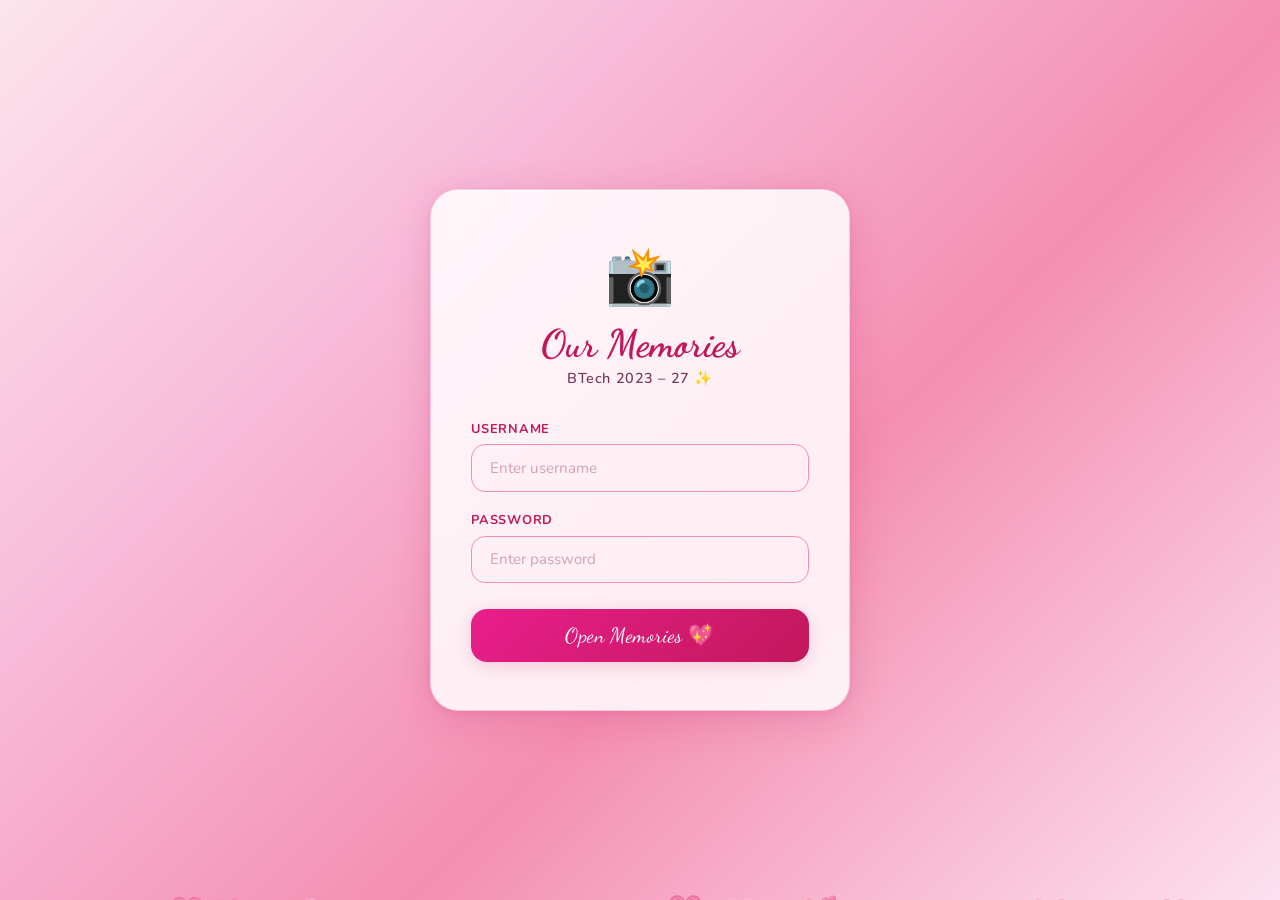
==== gallery.html @ 50a6d92d "Add files via upload" ====
<!DOCTYPE html>
<html lang="en">
<head>
  <meta charset="UTF-8" />
  <meta name="viewport" content="width=device-width, initial-scale=1.0"/>
  <title>BTech Gallery 💕</title>
  <link rel="stylesheet" href="style.css" />
  <link href="https://fonts.googleapis.com/css2?family=Dancing+Script:wght@600;700&family=Nunito:wght@300;400;600&family=Caveat:wght@500&display=swap" rel="stylesheet"/>
</head>
<body class="gallery-page">

  <div class="hearts-bg" id="heartsBg"></div>

  <!-- Header -->
  <header class="gallery-header">
    <div class="header-inner">
      <div class="header-left">
        <span class="header-icon">📸</span>
        <div>
          <h1 class="header-title">Our BTech Memories</h1>
          <p class="header-sub">Class of 2023 – 2027 💕</p>
        </div>
      </div>
      <button class="logout-btn" onclick="logout()">Logout 👋</button>
    </div>
  </header>

  <!-- Gallery grid -->
  <main class="gallery-main">
    <div id="loadingMsg" class="no-photos">
      <div class="no-photos-icon" style="animation: bounce 1.2s ease-in-out infinite;">🌸</div>
      <p>Loading your memories...</p>
    </div>
    <div id="noPhotos" class="no-photos hidden">
      <div class="no-photos-icon">🌸</div>
      <p>No memories yet!<br>Add photos to the <code>images/</code> folder.</p>
    </div>
    <div id="errorMsg" class="no-photos hidden">
      <div class="no-photos-icon">😅</div>
      <p id="errorText"></p>
    </div>
    <div class="polaroid-grid" id="polaroidGrid"></div>
  </main>

  <!-- Lightbox -->
  <div class="lightbox" id="lightbox" onclick="closeLightbox()">
    <div class="lightbox-inner" onclick="event.stopPropagation()">
      <button class="lb-close" onclick="closeLightbox()">✕</button>
      <div class="lb-polaroid">
        <img id="lbImg" src="" alt=""/>
        <div class="lb-caption" id="lbCaption"></div>
      </div>
    </div>
  </div>

  <script>
    // Auth guard
    if (!sessionStorage.getItem('gallery_auth')) {
      window.location.href = 'index.html';
    }

    function logout() {
      sessionStorage.removeItem('gallery_auth');
      window.location.href = 'index.html';
    }

    const tilts = [-4, -2, -3, 2, 3, 4, -1, 1, -4, 3];
    const IMAGE_EXTENSIONS = ['jpg', 'jpeg', 'png', 'gif', 'webp', 'bmp', 'avif'];

    // ── Smart date extractor from filename ──────────────────────────────
    function extractDate(filename) {
      const name = filename.replace(/\.[^.]+$/, '');

      // YYYY-MM-DD or YYYY_MM_DD
      let m = name.match(/(\d{4})[-_](\d{2})[-_](\d{2})/);
      if (m) {
        const d = new Date(`${m[1]}-${m[2]}-${m[3]}`);
        if (!isNaN(d)) return d.toLocaleDateString('en-IN', { month: 'short', year: 'numeric' });
      }

      // YYYYMMDD (8 digits together, like IMG_20240315)
      m = name.match(/(\d{4})(\d{2})(\d{2})/);
      if (m) {
        const d = new Date(`${m[1]}-${m[2]}-${m[3]}`);
        if (!isNaN(d) && d.getFullYear() > 2000) return d.toLocaleDateString('en-IN', { month: 'short', year: 'numeric' });
      }

      // DD-MM-YYYY or DD_MM_YYYY
      m = name.match(/(\d{2})[-_](\d{2})[-_](\d{4})/);
      if (m) {
        const d = new Date(`${m[3]}-${m[2]}-${m[1]}`);
        if (!isNaN(d)) return d.toLocaleDateString('en-IN', { month: 'short', year: 'numeric' });
      }

      // Clean up filename as label fallback
      const cleaned = name
        .replace(/^(img|dsc|pic|photo|image|screenshot|snap|wp|vlc|vid)[-_]?/i, '')
        .replace(/[-_]+/g, ' ')
        .replace(/\s*\d{4,}\s*/g, ' ')
        .trim();

      return cleaned.length > 1
        ? (cleaned.charAt(0).toUpperCase() + cleaned.slice(1)).substring(0, 22)
        : '📅 Memory';
    }

    // ── Build polaroid cards ────────────────────────────────────────────
    function buildGallery(files) {
      const grid = document.getElementById('polaroidGrid');
      document.getElementById('loadingMsg').classList.add('hidden');

      if (!files || files.length === 0) {
        document.getElementById('noPhotos').classList.remove('hidden');
        return;
      }

      files.forEach((filename, i) => {
        const tilt = tilts[i % tilts.length];
        const date = extractDate(filename);
        const safeCaption = date.replace(/'/g, "\\'");
        const div = document.createElement('div');
        div.className = 'polaroid';
        div.style.setProperty('--tilt', `${tilt}deg`);
        div.style.animationDelay = `${i * 0.08}s`;
        div.innerHTML = `
          <div class="polaroid-inner" onclick="openLightbox('images/${filename}', '${safeCaption}')">
            <div class="polaroid-photo">
              <img src="images/${filename}" alt="${filename}" loading="lazy"
                   onerror="this.closest('.polaroid').remove()"/>
              <div class="polaroid-shine"></div>
            </div>
            <div class="polaroid-footer">
              <span class="polaroid-date">${date}</span>
            </div>
          </div>
        `;
        grid.appendChild(div);
      });
    }

    // ── Strategy 1: Fetch directory listing (Python / Node / any server) ─
    async function loadFromDirectoryListing() {
      const res = await fetch('images/');
      if (!res.ok) throw new Error(`HTTP ${res.status}`);
      const html = await res.text();
      const parser = new DOMParser();
      const doc = parser.parseFromString(html, 'text/html');
      const links = Array.from(doc.querySelectorAll('a[href]'))
        .map(a => decodeURIComponent(a.getAttribute('href')))
        .filter(href => {
          const ext = href.split('.').pop().toLowerCase().split('?')[0];
          return IMAGE_EXTENSIONS.includes(ext);
        })
        .map(href => href.split('/').pop());

      if (links.length === 0) throw new Error('No image links found in listing');
      return links;
    }

    // ── Strategy 2: images/images.json manifest ──────────────────────────
    // Create this file if you can't run a server:
    // ["DSC001.jpg", "holiday.png", "IMG_20241210.jpg"]
    async function loadFromManifest() {
      const res = await fetch('images/images.json');
      if (!res.ok) throw new Error('No manifest found');
      const data = await res.json();
      return Array.isArray(data) ? data : data.files;
    }

    // ── Main loader ──────────────────────────────────────────────────────
    async function loadGallery() {
      try {
        const files = await loadFromDirectoryListing();
        console.log('✅ Directory listing:', files);
        buildGallery(files);
      } catch (e1) {
        console.warn('Directory listing failed:', e1.message);
        try {
          const files = await loadFromManifest();
          console.log('✅ Manifest loaded:', files);
          buildGallery(files);
        } catch (e2) {
          console.warn('Manifest failed:', e2.message);
          document.getElementById('loadingMsg').classList.add('hidden');
          document.getElementById('errorMsg').classList.remove('hidden');
          document.getElementById('errorText').innerHTML = `
            Couldn't auto-detect images 🙈<br><br>
            <strong>Run a local server in this folder:</strong><br>
            <code style="background:#ffeef4;padding:5px 12px;border-radius:8px;display:inline-block;margin:8px 0;font-size:0.9rem">python -m http.server 8000</code><br>
            Then open <strong>http://localhost:8000</strong> 💕<br><br>
            <span style="font-size:0.82rem;color:#a06080">
              Or create <code style="background:#ffeef4;padding:2px 6px;border-radius:4px">images/images.json</code>
              with a list of your filenames as a fallback.
            </span>
          `;
        }
      }
    }

    loadGallery();

    // Lightbox
    function openLightbox(src, caption) {
      document.getElementById('lbImg').src = src;
      document.getElementById('lbCaption').textContent = caption;
      document.getElementById('lightbox').classList.add('open');
    }
    function closeLightbox() {
      document.getElementById('lightbox').classList.remove('open');
    }
    document.addEventListener('keydown', e => { if (e.key === 'Escape') closeLightbox(); });

    // Floating hearts
    const bg = document.getElementById('heartsBg');
    const emojis = ['💕','🌸','✨','💗','🌷','💞','🎀'];
    for (let i = 0; i < 20; i++) {
      const span = document.createElement('span');
      span.textContent = emojis[Math.floor(Math.random() * emojis.length)];
      span.style.cssText = `left:${Math.random()*100}%;animation-duration:${5+Math.random()*8}s;animation-delay:${Math.random()*8}s;font-size:${10+Math.random()*14}px;opacity:${0.15+Math.random()*0.3};`;
      bg.appendChild(span);
    }
  </script>
</body>
</html>
---- style.css ----
/* ─── Variables ─────────────────────────────────────────────── */
:root {
  --pink-deep:    #c2185b;
  --pink-mid:     #e91e8c;
  --pink-soft:    #f48fb1;
  --pink-pale:    #fce4ec;
  --pink-blush:   #fff0f5;
  --pink-pastel:  #ffd6e7;
  --white:        #ffffff;
  --cream:        #fffdf8;
  --text-dark:    #3a1a2e;
  --text-mid:     #7a3b5a;
  --shadow-pink:  rgba(194, 24, 91, 0.18);
  --shadow-soft:  rgba(233, 30, 140, 0.12);
}

/* ─── Reset ─────────────────────────────────────────────────── */
*, *::before, *::after { box-sizing: border-box; margin: 0; padding: 0; }

body {
  font-family: 'Nunito', sans-serif;
  min-height: 100vh;
  overflow-x: hidden;
}

/* ─── Floating hearts background ────────────────────────────── */
.hearts-bg {
  position: fixed;
  inset: 0;
  pointer-events: none;
  z-index: 0;
  overflow: hidden;
}
.hearts-bg span {
  position: absolute;
  bottom: -30px;
  animation: floatUp linear infinite;
  user-select: none;
}
@keyframes floatUp {
  0%   { transform: translateY(0) rotate(0deg); opacity: 1; }
  100% { transform: translateY(-110vh) rotate(20deg); opacity: 0; }
}

/* ═══════════════════════════════════════════════════════════════
   LOGIN PAGE
═══════════════════════════════════════════════════════════════ */
.login-page {
  background: linear-gradient(135deg, #fce4ec 0%, #f8bbd9 30%, #f48fb1 60%, #e91e8c22 100%);
  display: flex;
  align-items: center;
  justify-content: center;
}

.login-wrapper {
  position: relative;
  z-index: 1;
  width: 100%;
  display: flex;
  justify-content: center;
  padding: 2rem;
}

.login-card {
  background: rgba(255,255,255,0.85);
  backdrop-filter: blur(16px);
  -webkit-backdrop-filter: blur(16px);
  border: 1.5px solid rgba(244, 143, 177, 0.4);
  border-radius: 28px;
  padding: 3rem 2.5rem;
  width: 100%;
  max-width: 420px;
  text-align: center;
  box-shadow:
    0 8px 40px var(--shadow-pink),
    0 2px 8px var(--shadow-soft),
    inset 0 1px 0 rgba(255,255,255,0.9);
  animation: cardPop 0.6s cubic-bezier(0.34,1.56,0.64,1) both;
}

@keyframes cardPop {
  from { opacity: 0; transform: scale(0.85) translateY(30px); }
  to   { opacity: 1; transform: scale(1) translateY(0); }
}

.login-card.shake {
  animation: shake 0.5s cubic-bezier(.36,.07,.19,.97) both;
}
@keyframes shake {
  10%, 90% { transform: translateX(-3px); }
  20%, 80% { transform: translateX(4px); }
  30%, 50%, 70% { transform: translateX(-5px); }
  40%, 60% { transform: translateX(5px); }
}

.login-icon {
  font-size: 3.5rem;
  margin-bottom: 0.5rem;
  animation: bounce 2s ease-in-out infinite;
}
@keyframes bounce {
  0%, 100% { transform: translateY(0); }
  50%       { transform: translateY(-8px); }
}

.login-title {
  font-family: 'Dancing Script', cursive;
  font-size: 2.4rem;
  color: var(--pink-deep);
  line-height: 1.1;
  margin-bottom: 0.2rem;
}

.login-sub {
  font-size: 0.9rem;
  color: var(--text-mid);
  margin-bottom: 2rem;
  font-weight: 600;
  letter-spacing: 0.04em;
}

.input-group {
  text-align: left;
  margin-bottom: 1.2rem;
}
.input-group label {
  display: block;
  font-size: 0.8rem;
  font-weight: 700;
  color: var(--pink-deep);
  margin-bottom: 0.4rem;
  text-transform: uppercase;
  letter-spacing: 0.06em;
}
.input-group input {
  width: 100%;
  padding: 0.8rem 1.1rem;
  border: 1.5px solid var(--pink-soft);
  border-radius: 14px;
  font-family: 'Nunito', sans-serif;
  font-size: 0.95rem;
  color: var(--text-dark);
  background: rgba(255,240,245,0.6);
  outline: none;
  transition: border-color 0.2s, box-shadow 0.2s, background 0.2s;
}
.input-group input:focus {
  border-color: var(--pink-mid);
  box-shadow: 0 0 0 3px rgba(233,30,140,0.12);
  background: #fff;
}
.input-group input::placeholder { color: #d4a0b5; }

.login-error {
  background: #ffeef4;
  border: 1px solid #f48fb1;
  color: var(--pink-deep);
  border-radius: 10px;
  padding: 0.6rem 1rem;
  font-size: 0.85rem;
  font-weight: 600;
  margin-bottom: 1rem;
}
.hidden { display: none !important; }

.login-btn {
  width: 100%;
  padding: 0.9rem;
  background: linear-gradient(135deg, var(--pink-mid), var(--pink-deep));
  color: white;
  border: none;
  border-radius: 16px;
  font-family: 'Dancing Script', cursive;
  font-size: 1.3rem;
  cursor: pointer;
  box-shadow: 0 4px 18px var(--shadow-pink);
  transition: transform 0.15s, box-shadow 0.15s, filter 0.15s;
  margin-top: 0.4rem;
  letter-spacing: 0.02em;
}
.login-btn:hover {
  transform: translateY(-2px);
  box-shadow: 0 8px 28px var(--shadow-pink);
  filter: brightness(1.05);
}
.login-btn:active { transform: translateY(0); }


/* ═══════════════════════════════════════════════════════════════
   GALLERY PAGE
═══════════════════════════════════════════════════════════════ */
.gallery-page {
  background: linear-gradient(160deg, #fff0f7 0%, #fce4ec 40%, #ffd6e7 100%);
  min-height: 100vh;
}

/* Header */
.gallery-header {
  position: sticky;
  top: 0;
  z-index: 100;
  background: rgba(255,255,255,0.82);
  backdrop-filter: blur(14px);
  -webkit-backdrop-filter: blur(14px);
  border-bottom: 1.5px solid rgba(244,143,177,0.3);
  box-shadow: 0 2px 20px var(--shadow-soft);
}
.header-inner {
  max-width: 1200px;
  margin: 0 auto;
  padding: 1rem 2rem;
  display: flex;
  align-items: center;
  justify-content: space-between;
}
.header-left {
  display: flex;
  align-items: center;
  gap: 0.8rem;
}
.header-icon { font-size: 2rem; }
.header-title {
  font-family: 'Dancing Script', cursive;
  font-size: 1.9rem;
  color: var(--pink-deep);
  line-height: 1;
}
.header-sub {
  font-size: 0.78rem;
  color: var(--text-mid);
  font-weight: 600;
  letter-spacing: 0.04em;
}

.logout-btn {
  background: rgba(233,30,140,0.1);
  border: 1.5px solid var(--pink-soft);
  color: var(--pink-deep);
  padding: 0.5rem 1.2rem;
  border-radius: 50px;
  font-family: 'Nunito', sans-serif;
  font-size: 0.85rem;
  font-weight: 700;
  cursor: pointer;
  transition: background 0.2s, transform 0.15s;
}
.logout-btn:hover {
  background: rgba(233,30,140,0.18);
  transform: scale(1.04);
}

/* Gallery main */
.gallery-main {
  position: relative;
  z-index: 1;
  max-width: 1300px;
  margin: 0 auto;
  padding: 2.5rem 1.5rem 4rem;
}

.no-photos {
  text-align: center;
  padding: 5rem 2rem;
  color: var(--text-mid);
}
.no-photos-icon { font-size: 4rem; margin-bottom: 1rem; }
.no-photos p { font-size: 1.1rem; line-height: 1.8; }
.no-photos code {
  background: rgba(233,30,140,0.1);
  padding: 0.1rem 0.4rem;
  border-radius: 4px;
  font-size: 0.95rem;
  color: var(--pink-deep);
}

/* Polaroid grid */
.polaroid-grid {
  display: grid;
  grid-template-columns: repeat(auto-fill, minmax(270px, 1fr));
  gap: 3rem 2.5rem;
  justify-items: center;
}

/* Polaroid card */
.polaroid {
  --tilt: 0deg;
  animation: popIn 0.5s cubic-bezier(0.34,1.56,0.64,1) both;
}

@keyframes popIn {
  from { opacity: 0; transform: rotate(var(--tilt)) scale(0.7); }
  to   { opacity: 1; transform: rotate(var(--tilt)) scale(1); }
}

.polaroid-inner {
  background: var(--cream);
  border-radius: 4px;
  padding: 14px 14px 62px;
  box-shadow:
    0 6px 24px rgba(194,24,91,0.15),
    0 2px 6px rgba(0,0,0,0.08),
    inset 0 0 0 1px rgba(255,200,220,0.4);
  cursor: pointer;
  width: 270px;
  transform: rotate(var(--tilt));
  transition: transform 0.3s cubic-bezier(0.34,1.56,0.64,1), box-shadow 0.3s;
  position: relative;
}
.polaroid-inner:hover {
  transform: rotate(0deg) scale(1.06) translateY(-8px);
  box-shadow:
    0 20px 55px rgba(194,24,91,0.28),
    0 4px 12px rgba(0,0,0,0.1);
  z-index: 10;
}

.polaroid-photo {
  width: 100%;
  /* No fixed aspect-ratio — image defines its own height */
  overflow: hidden;
  background: linear-gradient(135deg, var(--pink-pale), var(--pink-pastel));
  position: relative;
  border-radius: 2px;
  display: flex;
  align-items: center;
  justify-content: center;
}
.polaroid-photo img {
  width: 100%;
  height: auto;          /* full image visible, no cropping */
  max-height: 340px;     /* prevent super-tall portraits from dominating */
  object-fit: contain;   /* show entire photo */
  display: block;
  transition: transform 0.4s ease;
  background: var(--pink-pale);
}
.polaroid-inner:hover .polaroid-photo img {
  transform: scale(1.03);
}

/* Sheen effect */
.polaroid-shine {
  position: absolute;
  inset: 0;
  background: linear-gradient(135deg, rgba(255,255,255,0.25) 0%, transparent 60%);
  pointer-events: none;
  border-radius: 2px;
}

.polaroid-footer {
  position: absolute;
  bottom: 0; left: 0; right: 0;
  height: 56px;
  display: flex;
  flex-direction: column;
  align-items: center;
  justify-content: center;
  padding: 0 10px;
  gap: 2px;
}

.polaroid-date {
  font-family: 'Caveat', cursive;
  font-size: 1.1rem;
  color: var(--pink-deep);
  font-weight: 500;
  line-height: 1;
}

.polaroid-caption {
  font-family: 'Caveat', cursive;
  font-size: 0.85rem;
  color: var(--text-mid);
  text-align: center;
  line-height: 1.2;
  overflow: hidden;
  text-overflow: ellipsis;
  white-space: nowrap;
  max-width: 100%;
}

/* Decorative tape strips on some polaroids */
.polaroid:nth-child(3n) .polaroid-inner::before {
  content: '';
  position: absolute;
  top: -10px;
  left: 50%;
  transform: translateX(-50%) rotate(-3deg);
  width: 40px;
  height: 20px;
  background: rgba(244,143,177,0.35);
  border-radius: 2px;
  pointer-events: none;
}
.polaroid:nth-child(5n) .polaroid-inner::after {
  content: '';
  position: absolute;
  top: -10px;
  right: 20px;
  transform: rotate(8deg);
  width: 35px;
  height: 18px;
  background: rgba(233,30,140,0.2);
  border-radius: 2px;
  pointer-events: none;
}

/* ─── Lightbox ───────────────────────────────────────────────── */
.lightbox {
  position: fixed;
  inset: 0;
  background: rgba(58,26,46,0.7);
  backdrop-filter: blur(6px);
  z-index: 1000;
  display: flex;
  align-items: center;
  justify-content: center;
  opacity: 0;
  pointer-events: none;
  transition: opacity 0.3s;
}
.lightbox.open {
  opacity: 1;
  pointer-events: all;
}

.lightbox-inner {
  position: relative;
  animation: lbPop 0.35s cubic-bezier(0.34,1.56,0.64,1);
}
@keyframes lbPop {
  from { transform: scale(0.7); opacity: 0; }
  to   { transform: scale(1); opacity: 1; }
}

.lb-close {
  position: absolute;
  top: -14px;
  right: -14px;
  width: 36px;
  height: 36px;
  border-radius: 50%;
  border: 2px solid var(--pink-soft);
  background: white;
  color: var(--pink-deep);
  font-size: 1rem;
  cursor: pointer;
  z-index: 10;
  display: flex;
  align-items: center;
  justify-content: center;
  box-shadow: 0 2px 10px var(--shadow-pink);
  transition: background 0.2s, transform 0.2s;
}
.lb-close:hover { background: var(--pink-pale); transform: scale(1.1) rotate(90deg); }

.lb-polaroid {
  background: var(--cream);
  padding: 16px 16px 72px;
  border-radius: 4px;
  box-shadow: 0 24px 80px rgba(0,0,0,0.3);
  max-width: min(80vw, 500px);
}
.lb-polaroid img {
  width: 100%;
  max-height: 60vh;
  object-fit: contain;
  display: block;
  border-radius: 2px;
}
.lb-caption {
  font-family: 'Caveat', cursive;
  font-size: 1.3rem;
  color: var(--pink-deep);
  text-align: center;
  margin-top: 10px;
  min-height: 36px;
}

/* ─── Responsive ─────────────────────────────────────────────── */
@media (max-width: 600px) {
  .polaroid-grid {
    grid-template-columns: repeat(auto-fill, minmax(165px, 1fr));
    gap: 2.2rem 1.4rem;
  }
  .polaroid-inner { width: 165px; padding: 9px 9px 52px; }
  .polaroid-photo img { max-height: 220px; }
  .header-inner { padding: 0.8rem 1rem; }
  .header-title { font-size: 1.4rem; }
  .gallery-main { padding: 1.5rem 0.8rem 3rem; }
  .lb-polaroid { max-width: 90vw; }
}
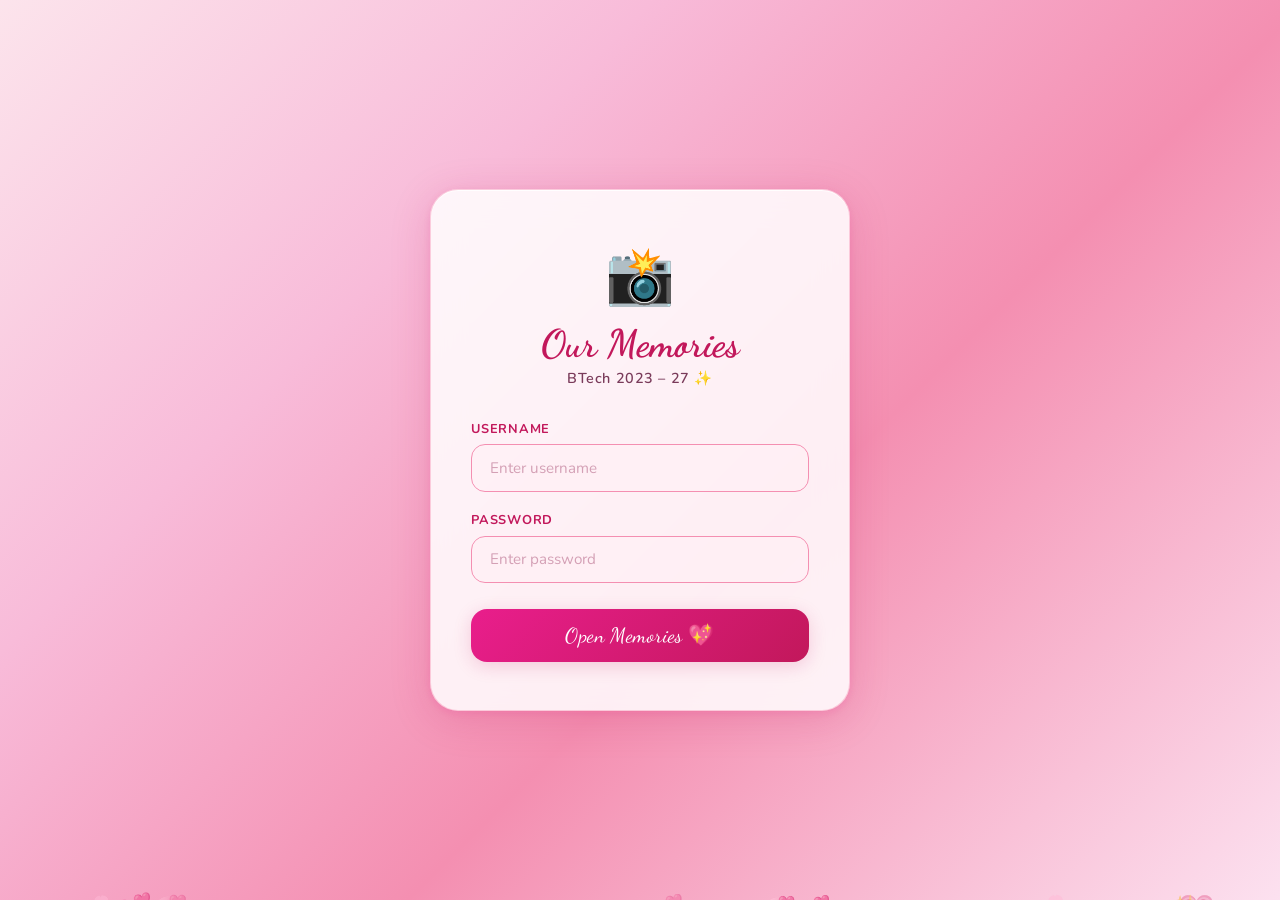
==== commit 518dd357: "Update gallery.html" ====
--- a/gallery.html
+++ b/gallery.html
@@ -64,7 +64,7 @@
       window.location.href = 'index.html';
     }
 
-    const tilts = [-4, -2, -3, 2, 3, 4, -1, 1, -4, 3];
+    const tilts = [0, 0, 0, 0, 0, 0, 0, 0, 0, 0];
     const IMAGE_EXTENSIONS = ['jpg', 'jpeg', 'png', 'gif', 'webp', 'bmp', 'avif'];
 
     // ── Smart date extractor from filename ──────────────────────────────
--- a/style.css
+++ b/style.css
@@ -276,8 +276,8 @@
 /* Polaroid grid */
 .polaroid-grid {
   display: grid;
-  grid-template-columns: repeat(auto-fill, minmax(270px, 1fr));
-  gap: 3rem 2.5rem;
+  grid-template-columns: repeat(auto-fill, minmax(300px, 1fr));
+  gap: 3.5rem 3rem;
   justify-items: center;
 }
 
@@ -288,26 +288,27 @@
 }
 
 @keyframes popIn {
-  from { opacity: 0; transform: rotate(var(--tilt)) scale(0.7); }
-  to   { opacity: 1; transform: rotate(var(--tilt)) scale(1); }
+  from { opacity: 0; transform: scale(0.7); }
+  to   { opacity: 1; transform: scale(1); }
 }
 
 .polaroid-inner {
   background: var(--cream);
   border-radius: 4px;
-  padding: 14px 14px 62px;
+  padding: 16px 16px 70px;
   box-shadow:
     0 6px 24px rgba(194,24,91,0.15),
     0 2px 6px rgba(0,0,0,0.08),
     inset 0 0 0 1px rgba(255,200,220,0.4);
   cursor: pointer;
-  width: 270px;
-  transform: rotate(var(--tilt));
-  transition: transform 0.3s cubic-bezier(0.34,1.56,0.64,1), box-shadow 0.3s;
+  width: 300px;
+  /* straight by default */
+  transform: rotate(0deg);
+  transition: transform 0.35s cubic-bezier(0.34,1.56,0.64,1), box-shadow 0.35s;
   position: relative;
 }
 .polaroid-inner:hover {
-  transform: rotate(0deg) scale(1.06) translateY(-8px);
+  transform: rotate(0deg) scale(1.05) translateY(-6px);
   box-shadow:
     0 20px 55px rgba(194,24,91,0.28),
     0 4px 12px rgba(0,0,0,0.1);
@@ -316,9 +317,9 @@
 
 .polaroid-photo {
   width: 100%;
-  /* No fixed aspect-ratio — image defines its own height */
+  height: 300px;           /* fixed — all polaroids exactly same height */
   overflow: hidden;
-  background: linear-gradient(135deg, var(--pink-pale), var(--pink-pastel));
+  background: var(--pink-pale);
   position: relative;
   border-radius: 2px;
   display: flex;
@@ -327,12 +328,10 @@
 }
 .polaroid-photo img {
   width: 100%;
-  height: auto;          /* full image visible, no cropping */
-  max-height: 340px;     /* prevent super-tall portraits from dominating */
-  object-fit: contain;   /* show entire photo */
+  height: 100%;
+  object-fit: contain;     /* full image, no cropping, larger side fills frame */
   display: block;
   transition: transform 0.4s ease;
-  background: var(--pink-pale);
 }
 .polaroid-inner:hover .polaroid-photo img {
   transform: scale(1.03);
@@ -480,11 +479,11 @@
 /* ─── Responsive ─────────────────────────────────────────────── */
 @media (max-width: 600px) {
   .polaroid-grid {
-    grid-template-columns: repeat(auto-fill, minmax(165px, 1fr));
-    gap: 2.2rem 1.4rem;
+    grid-template-columns: repeat(auto-fill, minmax(180px, 1fr));
+    gap: 2.5rem 1.5rem;
   }
-  .polaroid-inner { width: 165px; padding: 9px 9px 52px; }
-  .polaroid-photo img { max-height: 220px; }
+  .polaroid-inner { width: 180px; padding: 10px 10px 56px; }
+  .polaroid-photo { height: 180px; }
   .header-inner { padding: 0.8rem 1rem; }
   .header-title { font-size: 1.4rem; }
   .gallery-main { padding: 1.5rem 0.8rem 3rem; }
